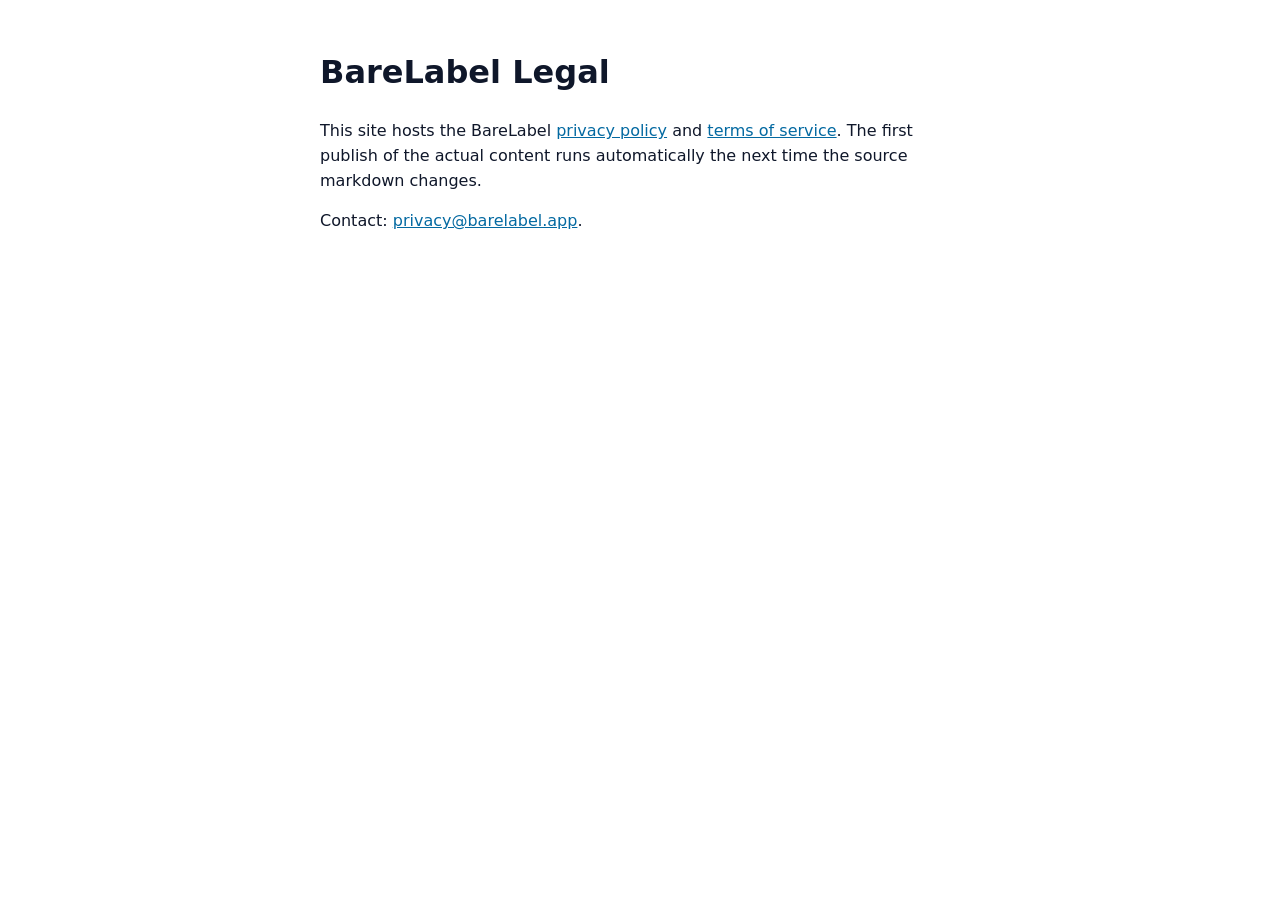
==== index.html @ e486e764 "chore: seed public legal site (auto-managed by private repo)" ====
﻿<!doctype html>
<html lang="en"><head>
<meta charset="utf-8">
<meta name="viewport" content="width=device-width, initial-scale=1">
<title>BareLabel Legal</title>
<style>
body { font: 16px/1.55 system-ui, -apple-system, sans-serif; max-width: 640px; margin: 3rem auto; padding: 0 1.25rem; color: #0f172a; }
a { color: #0369a1; }
</style>
</head><body>
<h1>BareLabel Legal</h1>
<p>This site hosts the BareLabel <a href="./privacy/">privacy policy</a> and <a href="./terms/">terms of service</a>. The first publish of the actual content runs automatically the next time the source markdown changes.</p>
<p>Contact: <a href="mailto:privacy@barelabel.app">privacy@barelabel.app</a>.</p>
</body></html>
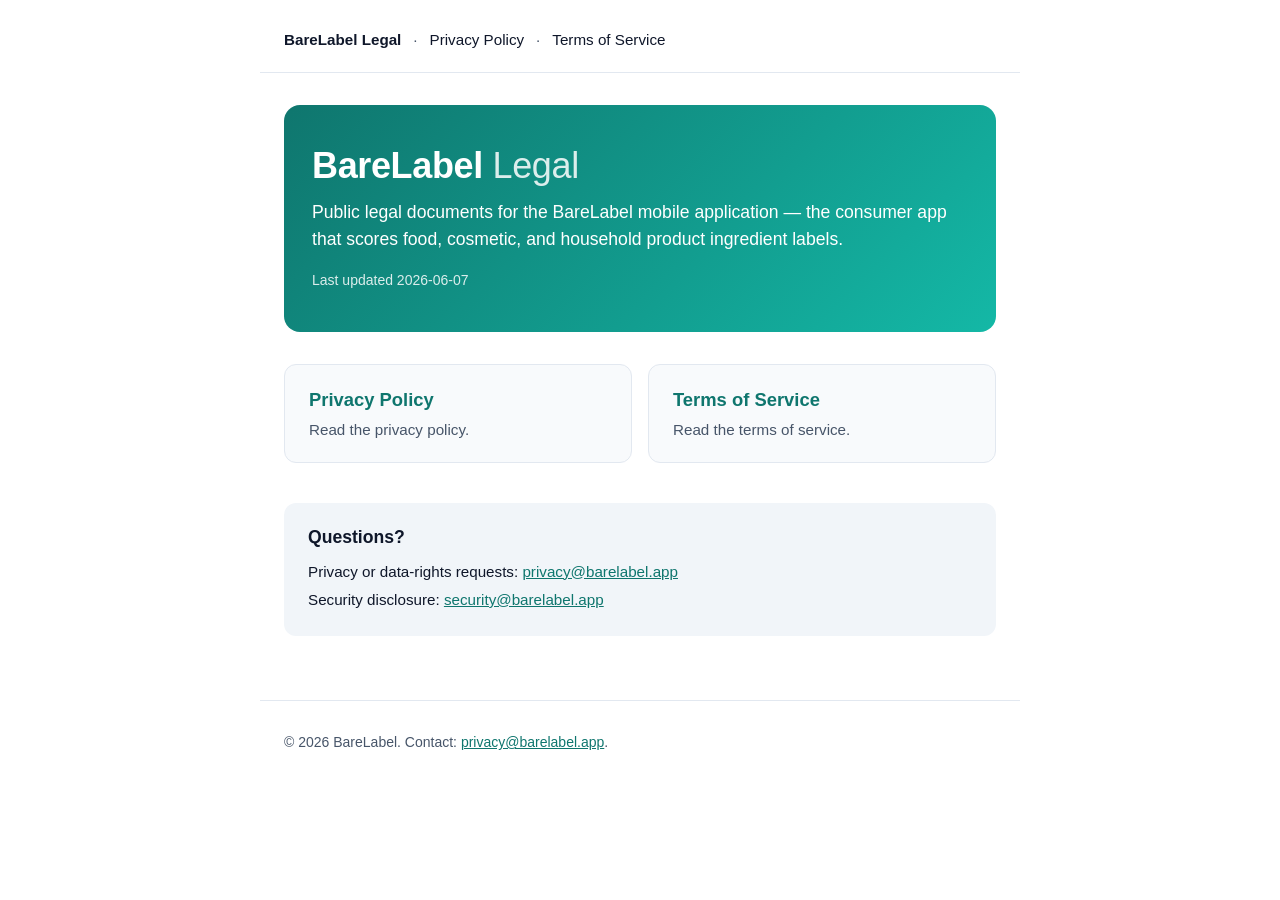
==== commit 1ff0e218: "publish: 9f5ecee057da21c874dc1c53ac0663234246e3b3" ====
--- a/index.html
+++ b/index.html
@@ -1,14 +1,32 @@
-﻿<!doctype html>
-<html lang="en"><head>
+<!doctype html>
+<html lang="en">
+<head>
 <meta charset="utf-8">
 <meta name="viewport" content="width=device-width, initial-scale=1">
+<meta name="robots" content="index, follow">
 <title>BareLabel Legal</title>
-<style>
-body { font: 16px/1.55 system-ui, -apple-system, sans-serif; max-width: 640px; margin: 3rem auto; padding: 0 1.25rem; color: #0f172a; }
-a { color: #0369a1; }
-</style>
-</head><body>
-<h1>BareLabel Legal</h1>
-<p>This site hosts the BareLabel <a href="./privacy/">privacy policy</a> and <a href="./terms/">terms of service</a>. The first publish of the actual content runs automatically the next time the source markdown changes.</p>
-<p>Contact: <a href="mailto:privacy@barelabel.app">privacy@barelabel.app</a>.</p>
-</body></html>
+<link rel="stylesheet" href="/style.css">
+</head>
+<body>
+<header><nav><a href="/">BareLabel Legal</a> · <a href="/privacy/">Privacy Policy</a> · <a href="/terms/">Terms of Service</a></nav></header>
+<main>
+<section class="hero">
+  <h1>BareLabel <span class="hero-sub">Legal</span></h1>
+  <p class="lede">Public legal documents for the BareLabel mobile application — the consumer app that scores food, cosmetic, and household product ingredient labels.</p>
+  <p class="updated">Last updated <time datetime="2026-06-07">2026-06-07</time></p>
+</section>
+
+<section class="card-grid">
+  <a class="card" href="./privacy/"><h2>Privacy Policy</h2><p>Read the privacy policy.</p></a>
+  <a class="card" href="./terms/"><h2>Terms of Service</h2><p>Read the terms of service.</p></a>
+</section>
+
+<section class="contact">
+  <h2>Questions?</h2>
+  <p>Privacy or data-rights requests: <a href="mailto:privacy@barelabel.app">privacy@barelabel.app</a></p>
+  <p>Security disclosure: <a href="mailto:security@barelabel.app">security@barelabel.app</a></p>
+</section>
+</main>
+<footer><p>© 2026 BareLabel. Contact: <a href="mailto:privacy@barelabel.app">privacy@barelabel.app</a>.</p></footer>
+</body>
+</html>
--- a/style.css
+++ b/style.css
@@ -0,0 +1,261 @@
+/* BareLabel legal — stylesheet for the public GH Pages site. */
+:root {
+  --fg: #0f172a;
+  --muted: #475569;
+  --bg: #ffffff;
+  --bg-alt: #f1f5f9;
+  --bg-card: #f8fafc;
+  --link: #0f766e;
+  --link-hover: #115e59;
+  --border: #e2e8f0;
+  --accent-band: linear-gradient(135deg, #0f766e 0%, #14b8a6 100%);
+  --max: 760px;
+  font-family:
+    -apple-system, BlinkMacSystemFont, 'Segoe UI', Roboto, 'Helvetica Neue', Arial, sans-serif;
+}
+@media (prefers-color-scheme: dark) {
+  :root {
+    --fg: #f1f5f9;
+    --muted: #94a3b8;
+    --bg: #0f172a;
+    --bg-alt: #1e293b;
+    --bg-card: #1e293b;
+    --link: #5eead4;
+    --link-hover: #99f6e4;
+    --border: #334155;
+  }
+}
+* {
+  box-sizing: border-box;
+}
+html {
+  background: var(--bg);
+  color: var(--fg);
+  line-height: 1.6;
+}
+body {
+  margin: 0;
+  padding: 0;
+  -webkit-text-size-adjust: 100%;
+}
+header,
+main,
+footer {
+  max-width: var(--max);
+  margin: 0 auto;
+  padding: 0 1.5rem;
+}
+header {
+  padding-top: 1.5rem;
+  padding-bottom: 1rem;
+  border-bottom: 1px solid var(--border);
+}
+header nav {
+  display: flex;
+  flex-wrap: wrap;
+  gap: 0.25rem 0.75rem;
+  align-items: center;
+  font-size: 0.95rem;
+  color: var(--muted);
+}
+header nav a {
+  color: var(--fg);
+  text-decoration: none;
+  padding: 0.25rem 0;
+}
+header nav a:first-child {
+  font-weight: 700;
+}
+header nav a[aria-current='page'] {
+  color: var(--link);
+  font-weight: 600;
+}
+header nav a:hover {
+  color: var(--link);
+}
+main {
+  padding-top: 2rem;
+  padding-bottom: 4rem;
+}
+
+/* ---------- Landing hero + cards ---------- */
+.hero {
+  background: var(--accent-band);
+  color: #ffffff;
+  border-radius: 16px;
+  padding: 2.5rem 1.75rem;
+  margin-bottom: 2rem;
+}
+.hero h1 {
+  margin: 0 0 0.5rem;
+  font-size: 2.25rem;
+  line-height: 1.15;
+  letter-spacing: -0.01em;
+}
+.hero-sub {
+  font-weight: 400;
+  opacity: 0.85;
+}
+.hero .lede {
+  font-size: 1.1rem;
+  line-height: 1.55;
+  margin: 0.75rem 0 1rem;
+}
+.hero .updated {
+  font-size: 0.875rem;
+  opacity: 0.85;
+  margin: 0;
+}
+.hero .updated time {
+  font-variant-numeric: tabular-nums;
+}
+.hero a {
+  color: #ffffff;
+  text-decoration: underline;
+}
+
+.card-grid {
+  display: grid;
+  grid-template-columns: repeat(auto-fit, minmax(240px, 1fr));
+  gap: 1rem;
+  margin-bottom: 2.5rem;
+}
+.card {
+  display: block;
+  padding: 1.25rem 1.5rem;
+  background: var(--bg-card);
+  border: 1px solid var(--border);
+  border-radius: 12px;
+  color: var(--fg);
+  text-decoration: none;
+  transition:
+    border-color 0.15s ease,
+    transform 0.15s ease;
+}
+.card:hover {
+  border-color: var(--link);
+  transform: translateY(-1px);
+}
+.card h2 {
+  margin: 0 0 0.25rem;
+  font-size: 1.15rem;
+  color: var(--link);
+  border: none;
+  padding: 0;
+}
+.card p {
+  margin: 0;
+  font-size: 0.95rem;
+  color: var(--muted);
+}
+
+.contact {
+  background: var(--bg-alt);
+  border-radius: 12px;
+  padding: 1.25rem 1.5rem;
+}
+.contact h2 {
+  margin: 0 0 0.5rem;
+  font-size: 1.1rem;
+  border: none;
+  padding: 0;
+}
+.contact p {
+  margin: 0.25rem 0;
+  font-size: 0.95rem;
+}
+
+/* ---------- Document body ---------- */
+main h1 {
+  font-size: 2rem;
+  line-height: 1.2;
+  margin-top: 0;
+  letter-spacing: -0.01em;
+}
+main h2 {
+  font-size: 1.35rem;
+  margin-top: 2.5rem;
+  border-bottom: 1px solid var(--border);
+  padding-bottom: 0.35rem;
+}
+main h3 {
+  font-size: 1.15rem;
+  margin-top: 2rem;
+}
+main p,
+main li {
+  font-size: 1rem;
+}
+main a {
+  color: var(--link);
+}
+main a:hover {
+  color: var(--link-hover);
+}
+main table {
+  border-collapse: collapse;
+  width: 100%;
+  margin: 1.25rem 0;
+  font-size: 0.95rem;
+  display: block;
+  overflow-x: auto;
+}
+main th,
+main td {
+  border: 1px solid var(--border);
+  padding: 0.6rem 0.85rem;
+  text-align: left;
+  vertical-align: top;
+}
+main th {
+  background: var(--bg-alt);
+  font-weight: 600;
+}
+main code {
+  font-family: ui-monospace, SFMono-Regular, Menlo, Consolas, monospace;
+  font-size: 0.92em;
+  background: var(--bg-alt);
+  padding: 0.1em 0.4em;
+  border-radius: 4px;
+}
+main blockquote {
+  border-left: 4px solid var(--link);
+  background: var(--bg-alt);
+  margin: 1.25rem 0;
+  padding: 0.75rem 1.25rem;
+  color: var(--fg);
+  border-radius: 4px;
+}
+main blockquote p {
+  margin: 0.35rem 0;
+}
+
+footer {
+  border-top: 1px solid var(--border);
+  padding: 1rem 1.5rem 2rem;
+  font-size: 0.875rem;
+  color: var(--muted);
+}
+footer a {
+  color: var(--link);
+}
+
+@media print {
+  header,
+  footer {
+    display: none;
+  }
+  main {
+    max-width: none;
+    padding: 0;
+  }
+  .hero {
+    background: none;
+    color: var(--fg);
+    border: 1px solid var(--border);
+  }
+  .hero a,
+  .contact a {
+    color: var(--fg);
+  }
+}
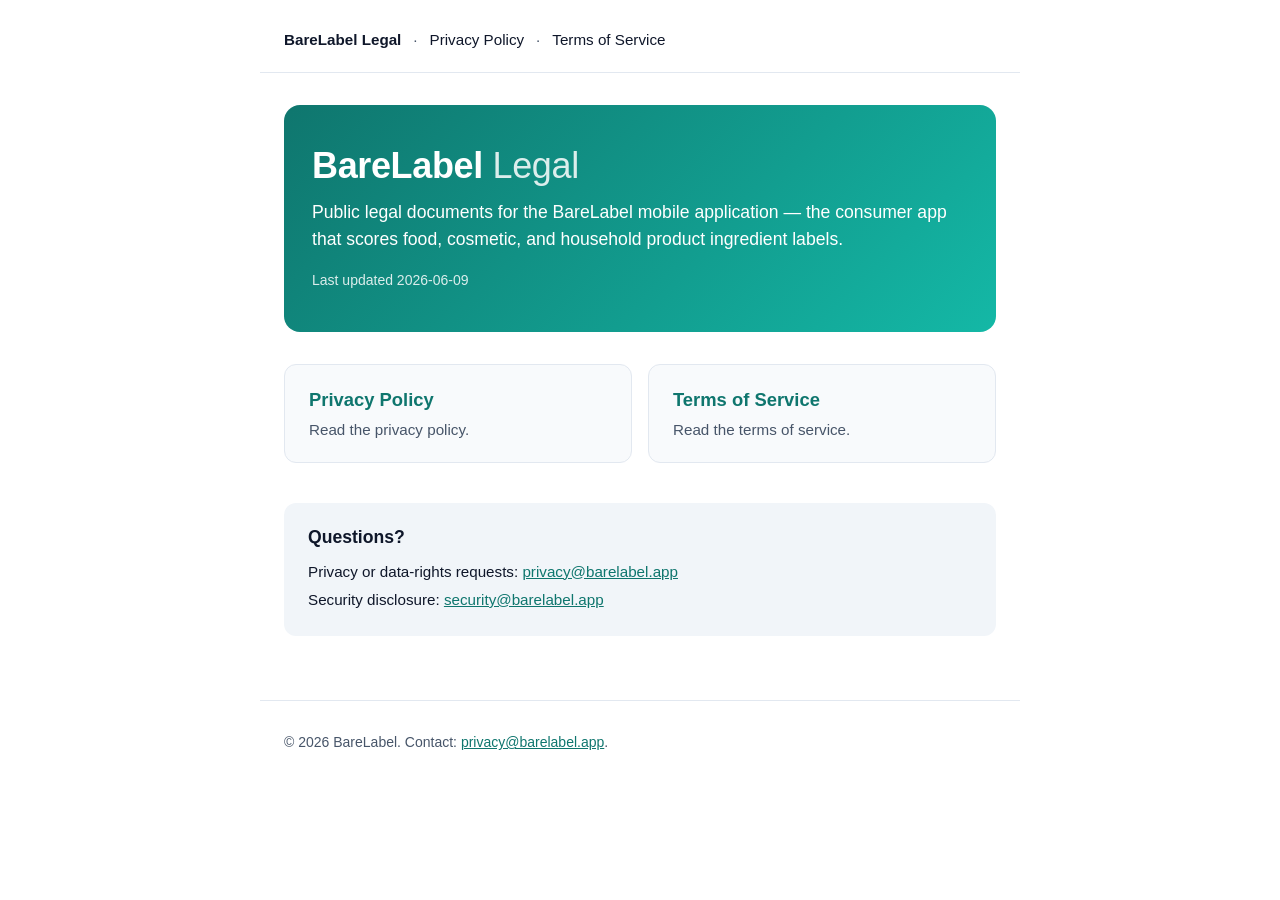
==== commit ce87c52b: "publish: a75f0e91123d54efbbb96a864b8f93ff1a5e8f08" ====
--- a/index.html
+++ b/index.html
@@ -13,7 +13,7 @@
 <section class="hero">
   <h1>BareLabel <span class="hero-sub">Legal</span></h1>
   <p class="lede">Public legal documents for the BareLabel mobile application — the consumer app that scores food, cosmetic, and household product ingredient labels.</p>
-  <p class="updated">Last updated <time datetime="2026-06-07">2026-06-07</time></p>
+  <p class="updated">Last updated <time datetime="2026-06-09">2026-06-09</time></p>
 </section>
 
 <section class="card-grid">
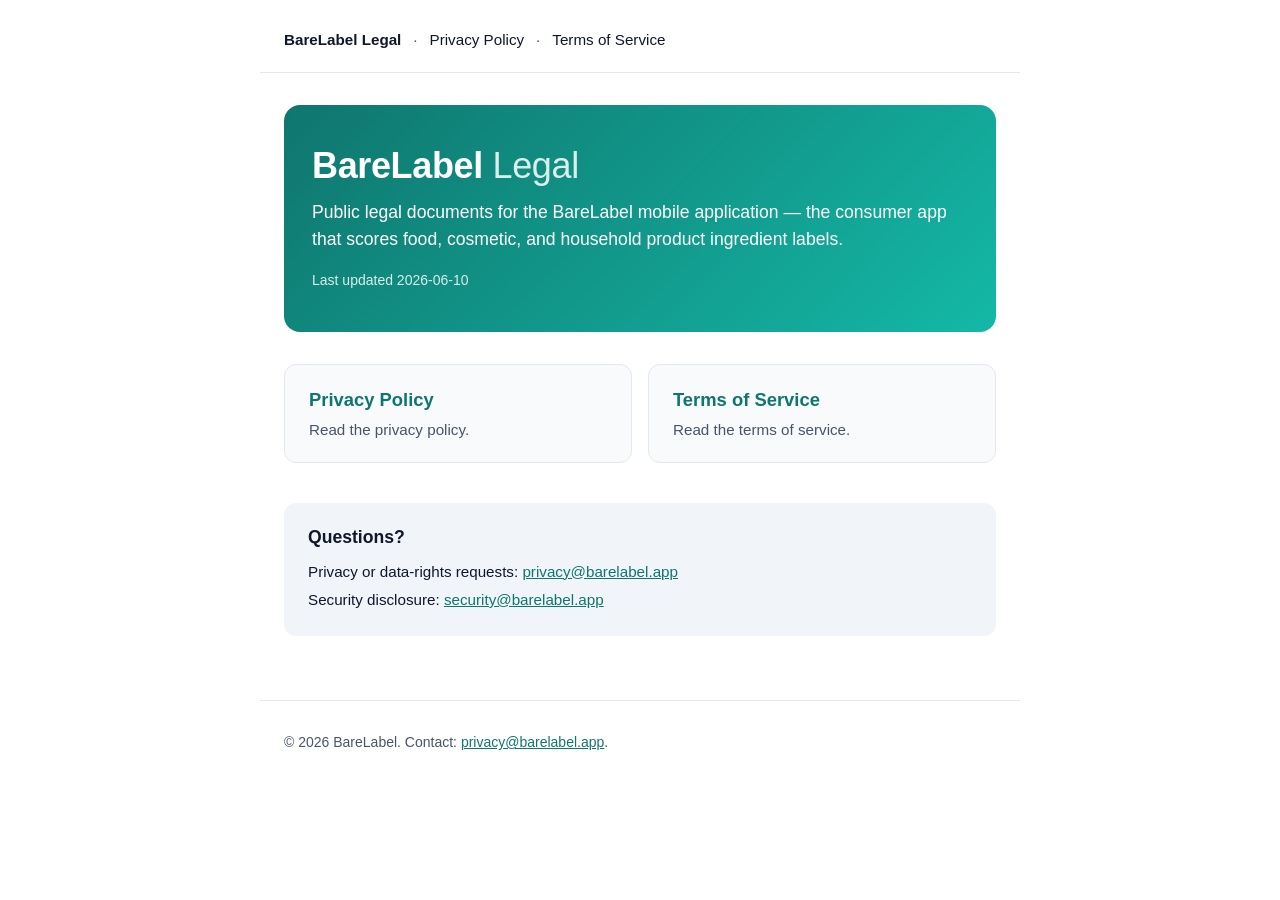
==== commit a7ec9232: "publish: 176bd70a78bcc88f8826a7c2324e0fdcc63c74e8" ====
--- a/index.html
+++ b/index.html
@@ -13,7 +13,7 @@
 <section class="hero">
   <h1>BareLabel <span class="hero-sub">Legal</span></h1>
   <p class="lede">Public legal documents for the BareLabel mobile application — the consumer app that scores food, cosmetic, and household product ingredient labels.</p>
-  <p class="updated">Last updated <time datetime="2026-06-09">2026-06-09</time></p>
+  <p class="updated">Last updated <time datetime="2026-06-10">2026-06-10</time></p>
 </section>
 
 <section class="card-grid">
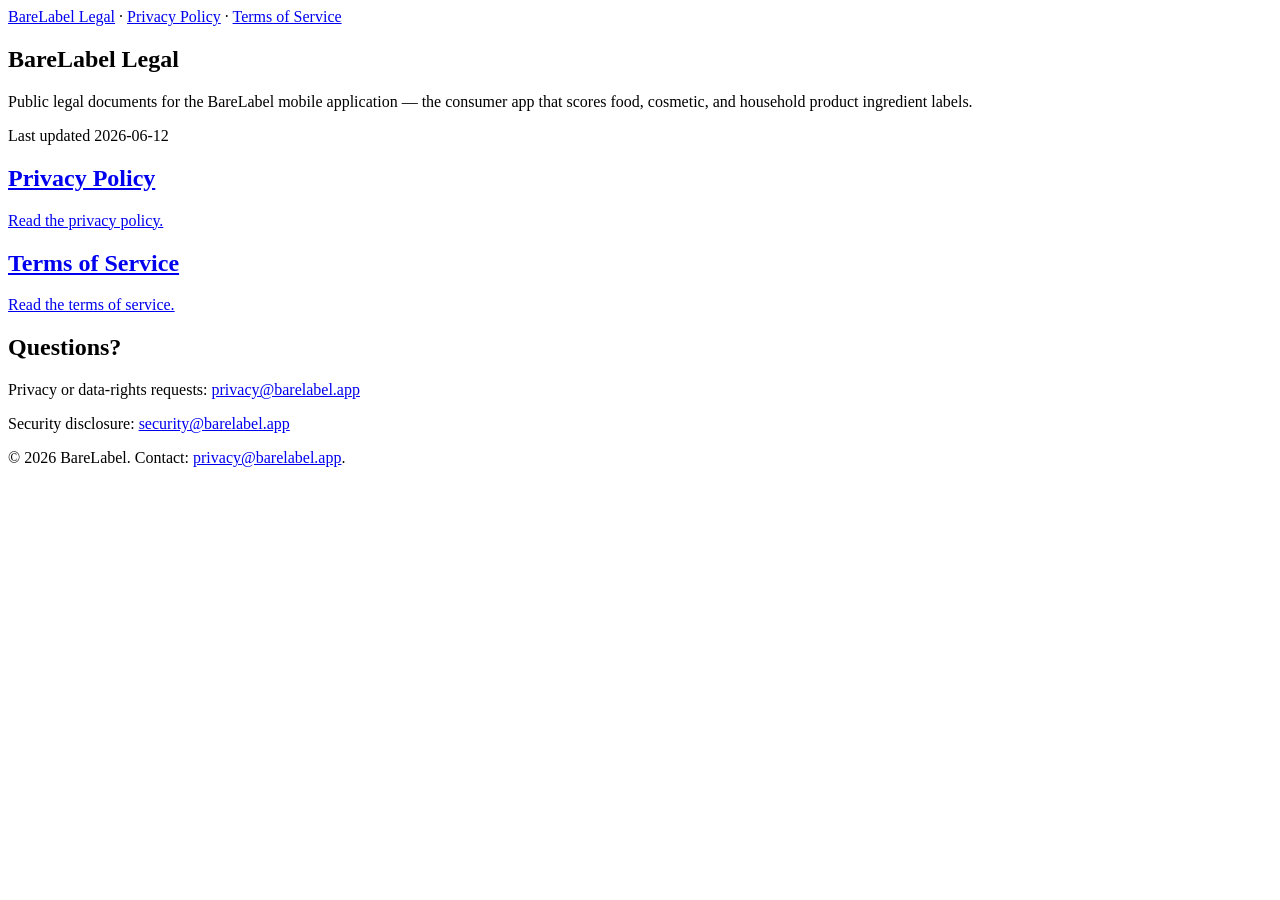
==== commit b4d8fa3f: "publish: de0a3d33de26615618786bb03b418658ea4bde1d" ====
--- a/index.html
+++ b/index.html
@@ -5,20 +5,20 @@
 <meta name="viewport" content="width=device-width, initial-scale=1">
 <meta name="robots" content="index, follow">
 <title>BareLabel Legal</title>
-<link rel="stylesheet" href="/style.css">
+<link rel="stylesheet" href="/barelabel-public/style.css">
 </head>
 <body>
-<header><nav><a href="/">BareLabel Legal</a> · <a href="/privacy/">Privacy Policy</a> · <a href="/terms/">Terms of Service</a></nav></header>
+<header><nav><a href="/barelabel-public/">BareLabel Legal</a> · <a href="/barelabel-public/privacy/">Privacy Policy</a> · <a href="/barelabel-public/terms/">Terms of Service</a></nav></header>
 <main>
 <section class="hero">
   <h1>BareLabel <span class="hero-sub">Legal</span></h1>
   <p class="lede">Public legal documents for the BareLabel mobile application — the consumer app that scores food, cosmetic, and household product ingredient labels.</p>
-  <p class="updated">Last updated <time datetime="2026-06-10">2026-06-10</time></p>
+  <p class="updated">Last updated <time datetime="2026-06-12">2026-06-12</time></p>
 </section>
 
 <section class="card-grid">
-  <a class="card" href="./privacy/"><h2>Privacy Policy</h2><p>Read the privacy policy.</p></a>
-  <a class="card" href="./terms/"><h2>Terms of Service</h2><p>Read the terms of service.</p></a>
+  <a class="card" href="/barelabel-public/privacy/"><h2>Privacy Policy</h2><p>Read the privacy policy.</p></a>
+  <a class="card" href="/barelabel-public/terms/"><h2>Terms of Service</h2><p>Read the terms of service.</p></a>
 </section>
 
 <section class="contact">
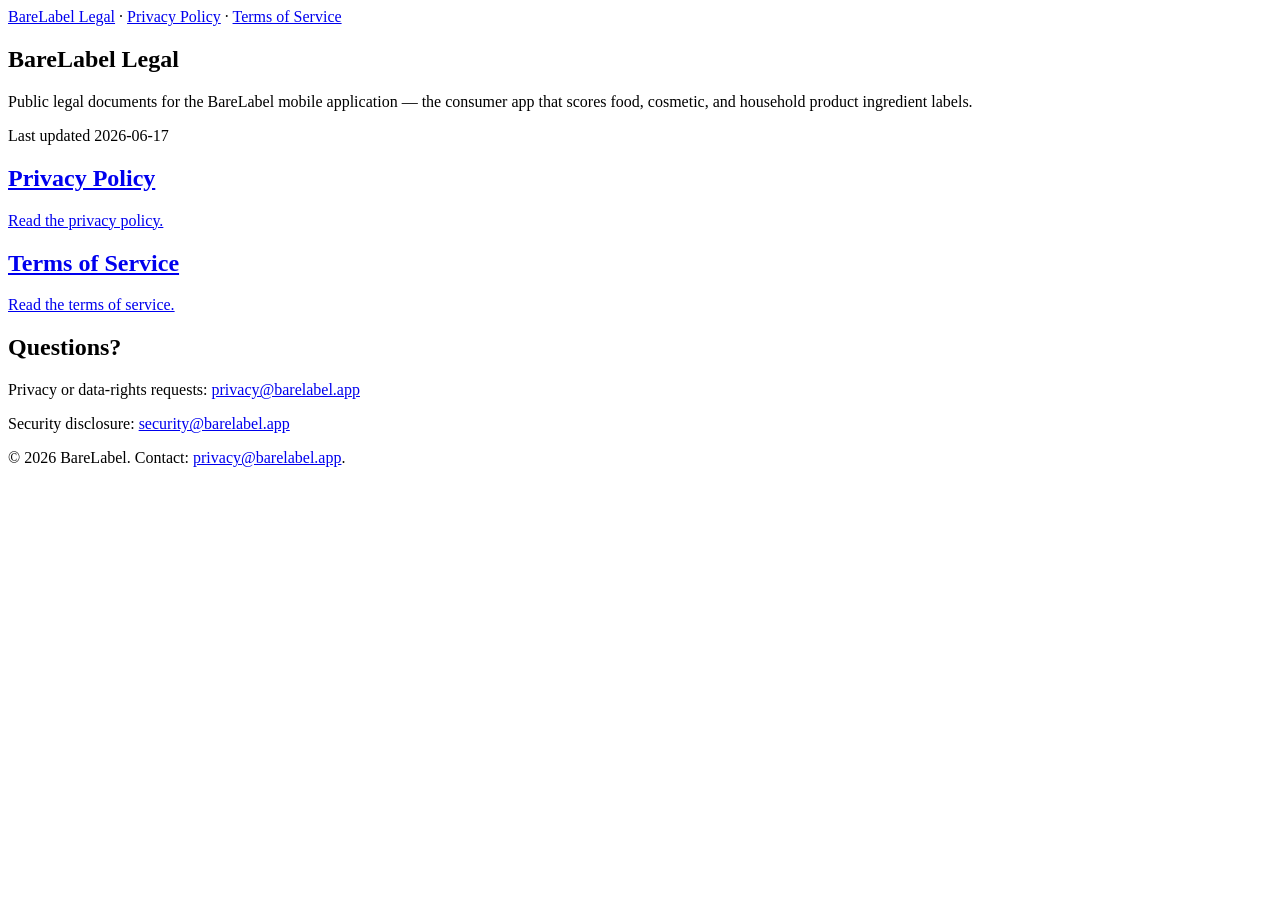
==== commit 0a44ac2c: "publish: 70a90a83c147fb050489e624c7ef27a0a6b54360" ====
--- a/index.html
+++ b/index.html
@@ -13,7 +13,7 @@
 <section class="hero">
   <h1>BareLabel <span class="hero-sub">Legal</span></h1>
   <p class="lede">Public legal documents for the BareLabel mobile application — the consumer app that scores food, cosmetic, and household product ingredient labels.</p>
-  <p class="updated">Last updated <time datetime="2026-06-12">2026-06-12</time></p>
+  <p class="updated">Last updated <time datetime="2026-06-17">2026-06-17</time></p>
 </section>
 
 <section class="card-grid">
